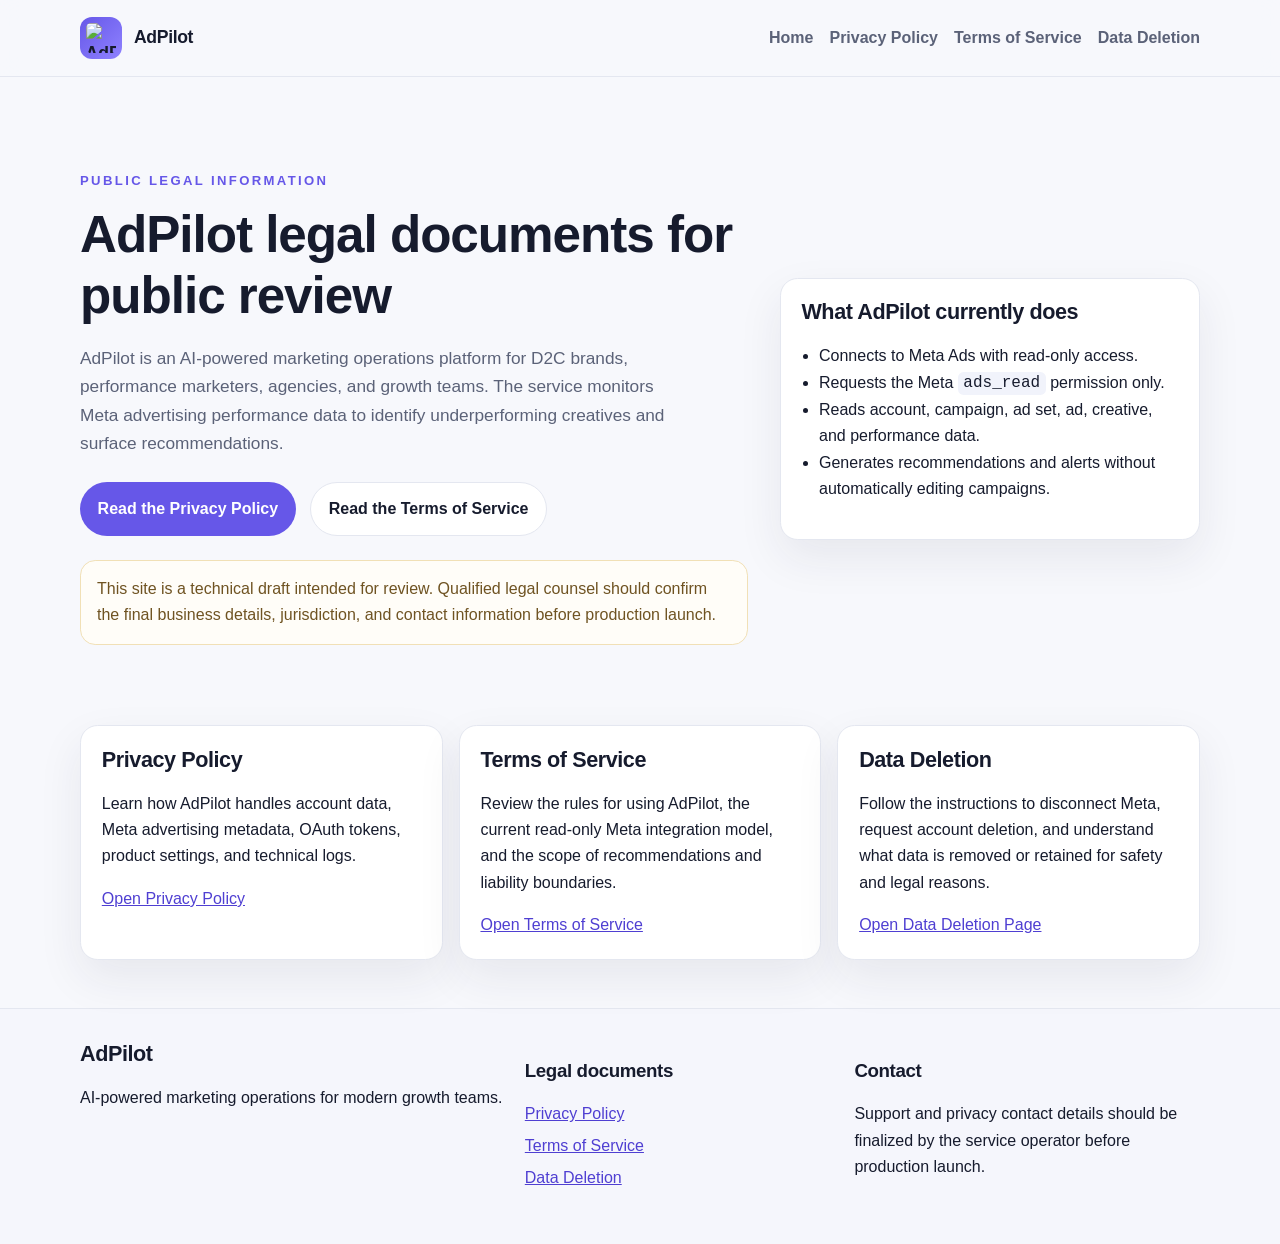
==== index.html @ d66bf047 "Add files via upload" ====
<!DOCTYPE html>
<html lang="en">
  <head>
    <meta charset="UTF-8" />
    <meta name="viewport" content="width=device-width, initial-scale=1.0" />
    <meta
      name="description"
      content="AdPilot legal information, privacy policy, terms of service, and data deletion instructions."
    />
    <meta name="robots" content="index,follow" />
    <link rel="canonical" href="https://adpilot-legal.pages.dev/" />
    <link rel="icon" href="/assets/favicon.svg" type="image/svg+xml" />
    <link rel="stylesheet" href="/styles.css" />
    <title>AdPilot Legal Information</title>
  </head>
  <body>
    <header class="site-header">
      <div class="container nav-shell">
        <a class="brand" href="/" aria-label="AdPilot home">
          <img src="/assets/adpilot-mark.svg" alt="AdPilot mark" class="brand-mark" />
          <span class="brand-name">AdPilot</span>
        </a>
        <button class="nav-toggle" type="button" aria-expanded="false" aria-controls="site-nav">
          <span class="sr-only">Toggle navigation</span>
          <span></span><span></span><span></span>
        </button>
        <nav id="site-nav" class="site-nav" aria-label="Primary navigation">
          <a href="/">Home</a>
          <a href="/privacy/">Privacy Policy</a>
          <a href="/terms/">Terms of Service</a>
          <a href="/data-deletion/">Data Deletion</a>
        </nav>
      </div>
    </header>

    <main>
      <section class="hero">
        <div class="container hero-grid">
          <div>
            <p class="eyebrow">Public legal information</p>
            <h1>AdPilot legal documents for public review</h1>
            <p class="lead">
              AdPilot is an AI-powered marketing operations platform for D2C brands, performance marketers,
              agencies, and growth teams. The service monitors Meta advertising performance data to identify
              underperforming creatives and surface recommendations.
            </p>
            <div class="hero-actions">
              <a class="button primary" href="/privacy/">Read the Privacy Policy</a>
              <a class="button secondary" href="/terms/">Read the Terms of Service</a>
            </div>
            <p class="review-note">
              This site is a technical draft intended for review. Qualified legal counsel should confirm the
              final business details, jurisdiction, and contact information before production launch.
            </p>
          </div>
          <aside class="card spotlight">
            <h2>What AdPilot currently does</h2>
            <ul>
              <li>Connects to Meta Ads with read-only access.</li>
              <li>Requests the Meta <code>ads_read</code> permission only.</li>
              <li>Reads account, campaign, ad set, ad, creative, and performance data.</li>
              <li>Generates recommendations and alerts without automatically editing campaigns.</li>
            </ul>
          </aside>
        </div>
      </section>

      <section class="section">
        <div class="container card-grid">
          <article class="card">
            <h2>Privacy Policy</h2>
            <p>
              Learn how AdPilot handles account data, Meta advertising metadata, OAuth tokens, product settings,
              and technical logs.
            </p>
            <a href="/privacy/">Open Privacy Policy</a>
          </article>
          <article class="card">
            <h2>Terms of Service</h2>
            <p>
              Review the rules for using AdPilot, the current read-only Meta integration model, and the scope
              of recommendations and liability boundaries.
            </p>
            <a href="/terms/">Open Terms of Service</a>
          </article>
          <article class="card">
            <h2>Data Deletion</h2>
            <p>
              Follow the instructions to disconnect Meta, request account deletion, and understand what data is
              removed or retained for safety and legal reasons.
            </p>
            <a href="/data-deletion/">Open Data Deletion Page</a>
          </article>
        </div>
      </section>
    </main>

    <footer class="site-footer">
      <div class="container footer-grid">
        <div>
          <h2>AdPilot</h2>
          <p>AI-powered marketing operations for modern growth teams.</p>
        </div>
        <div>
          <h3>Legal documents</h3>
          <ul>
            <li><a href="/privacy/">Privacy Policy</a></li>
            <li><a href="/terms/">Terms of Service</a></li>
            <li><a href="/data-deletion/">Data Deletion</a></li>
          </ul>
        </div>
        <div>
          <h3>Contact</h3>
          <p>Support and privacy contact details should be finalized by the service operator before production launch.</p>
        </div>
      </div>
    </footer>

    <script src="/scripts.js"></script>
  </body>
</html>
---- styles.css ----
:root {
  color-scheme: light;
  --bg: #f7f8fc;
  --surface: #ffffff;
  --surface-strong: #f1f3fb;
  --text: #161b2d;
  --muted: #5b6278;
  --border: #e4e7f0;
  --primary: #6657e8;
  --primary-dark: #4f3fd2;
  --focus: #2d6df6;
  --shadow: 0 18px 45px rgba(34, 41, 69, 0.08);
}

* { box-sizing: border-box; }
html { scroll-behavior: smooth; }
body {
  margin: 0;
  font-family: Arial, Helvetica, sans-serif;
  background: var(--bg);
  color: var(--text);
  line-height: 1.65;
}
a { color: var(--primary-dark); }
a:hover { color: var(--primary); }
a:focus-visible, button:focus-visible {
  outline: 3px solid var(--focus);
  outline-offset: 3px;
}
img { max-width: 100%; display: block; }
code {
  font-family: Consolas, "Courier New", monospace;
  background: var(--surface-strong);
  padding: 0.15rem 0.35rem;
  border-radius: 0.35rem;
}
.container {
  width: min(1120px, calc(100% - 2rem));
  margin: 0 auto;
}
.narrow { width: min(780px, calc(100% - 2rem)); }
.sr-only {
  position: absolute;
  width: 1px;
  height: 1px;
  padding: 0;
  margin: -1px;
  overflow: hidden;
  clip: rect(0,0,0,0);
  white-space: nowrap;
  border: 0;
}
.site-header {
  position: sticky;
  top: 0;
  z-index: 20;
  backdrop-filter: blur(12px);
  background: rgba(247, 248, 252, 0.9);
  border-bottom: 1px solid var(--border);
}
.nav-shell {
  display: flex;
  align-items: center;
  justify-content: space-between;
  min-height: 76px;
  gap: 1rem;
}
.brand {
  display: inline-flex;
  align-items: center;
  gap: 0.75rem;
  text-decoration: none;
  color: var(--text);
  font-weight: 800;
  font-size: 1.1rem;
}
.brand-mark {
  width: 42px;
  height: 42px;
  border-radius: 12px;
  background: linear-gradient(135deg, var(--primary), #8f82ff);
  padding: 0.35rem;
}
.brand-name { letter-spacing: -0.02em; }
.site-nav {
  display: flex;
  gap: 1rem;
  flex-wrap: wrap;
}
.site-nav a {
  text-decoration: none;
  color: var(--muted);
  font-weight: 600;
}
.site-nav a:hover, .site-nav a:focus-visible { color: var(--primary-dark); }
.nav-toggle {
  display: none;
  border: 1px solid var(--border);
  background: var(--surface);
  border-radius: 999px;
  padding: 0.55rem;
}
.nav-toggle span {
  display: block;
  width: 22px;
  height: 2px;
  background: var(--text);
  margin: 4px 0;
}
.hero {
  padding: 5rem 0 3rem;
}
.hero-grid {
  display: grid;
  grid-template-columns: 1.35fr 0.85fr;
  gap: 2rem;
  align-items: center;
}
.eyebrow {
  display: inline-block;
  text-transform: uppercase;
  letter-spacing: 0.18em;
  font-size: 0.82rem;
  font-weight: 800;
  color: var(--primary);
  margin-bottom: 0.75rem;
}
h1, h2, h3 {
  line-height: 1.2;
  letter-spacing: -0.02em;
}
h1 { font-size: clamp(2rem, 4vw, 3.2rem); margin: 0 0 1rem; }
h2 { font-size: 1.35rem; margin-top: 0; }
.lead { font-size: 1.08rem; color: var(--muted); max-width: 64ch; }
.hero-actions {
  display: flex;
  flex-wrap: wrap;
  gap: 0.9rem;
  margin: 1.5rem 0;
}
.button {
  display: inline-flex;
  align-items: center;
  justify-content: center;
  padding: 0.8rem 1.1rem;
  border-radius: 999px;
  text-decoration: none;
  font-weight: 700;
}
.button.primary {
  background: var(--primary);
  color: #fff;
}
.button.primary:hover { background: var(--primary-dark); color: #fff; }
.button.secondary {
  background: var(--surface);
  color: var(--text);
  border: 1px solid var(--border);
}
.review-note {
  background: #fffdf8;
  border: 1px solid #f1e0b6;
  padding: 0.95rem 1rem;
  border-radius: 0.95rem;
  color: #6f5322;
  margin-top: 1.1rem;
}
.card-grid {
  display: grid;
  grid-template-columns: repeat(3, minmax(0, 1fr));
  gap: 1rem;
  padding: 1rem 0 3rem;
}
.card, .spotlight {
  background: var(--surface);
  border: 1px solid var(--border);
  border-radius: 1.1rem;
  padding: 1.3rem;
  box-shadow: var(--shadow);
}
.spotlight ul { padding-left: 1.1rem; }
.policy-page {
  padding: 3rem 0 3rem;
}
.meta {
  color: var(--muted);
  margin-bottom: 1.6rem;
}
.policy-page h2 {
  margin: 1.85rem 0 0.6rem;
}
.policy-page p, .policy-page ul {
  color: var(--muted);
}
.closing {
  margin-top: 2rem;
  font-weight: 700;
  color: var(--text);
}
.site-footer {
  border-top: 1px solid var(--border);
  padding: 2rem 0 3rem;
  background: #f5f6fc;
}
.footer-grid {
  display: grid;
  grid-template-columns: 1.1fr 0.8fr 0.9fr;
  gap: 1.4rem;
}
.site-footer ul { padding: 0; list-style: none; margin: 0; }
.site-footer li + li { margin-top: 0.35rem; }
@media (max-width: 860px) {
  .hero-grid, .card-grid, .footer-grid {
    grid-template-columns: 1fr;
  }
  .hero { padding-top: 3rem; }
}
@media (max-width: 720px) {
  .nav-toggle { display: inline-block; }
  .site-nav {
    display: none;
    position: absolute;
    top: 76px;
    left: 1rem;
    right: 1rem;
    background: var(--surface);
    border: 1px solid var(--border);
    border-radius: 1rem;
    padding: 1rem;
    box-shadow: var(--shadow);
  }
  .site-nav.open { display: flex; flex-direction: column; }
  .hero-actions { flex-direction: column; align-items: flex-start; }
}
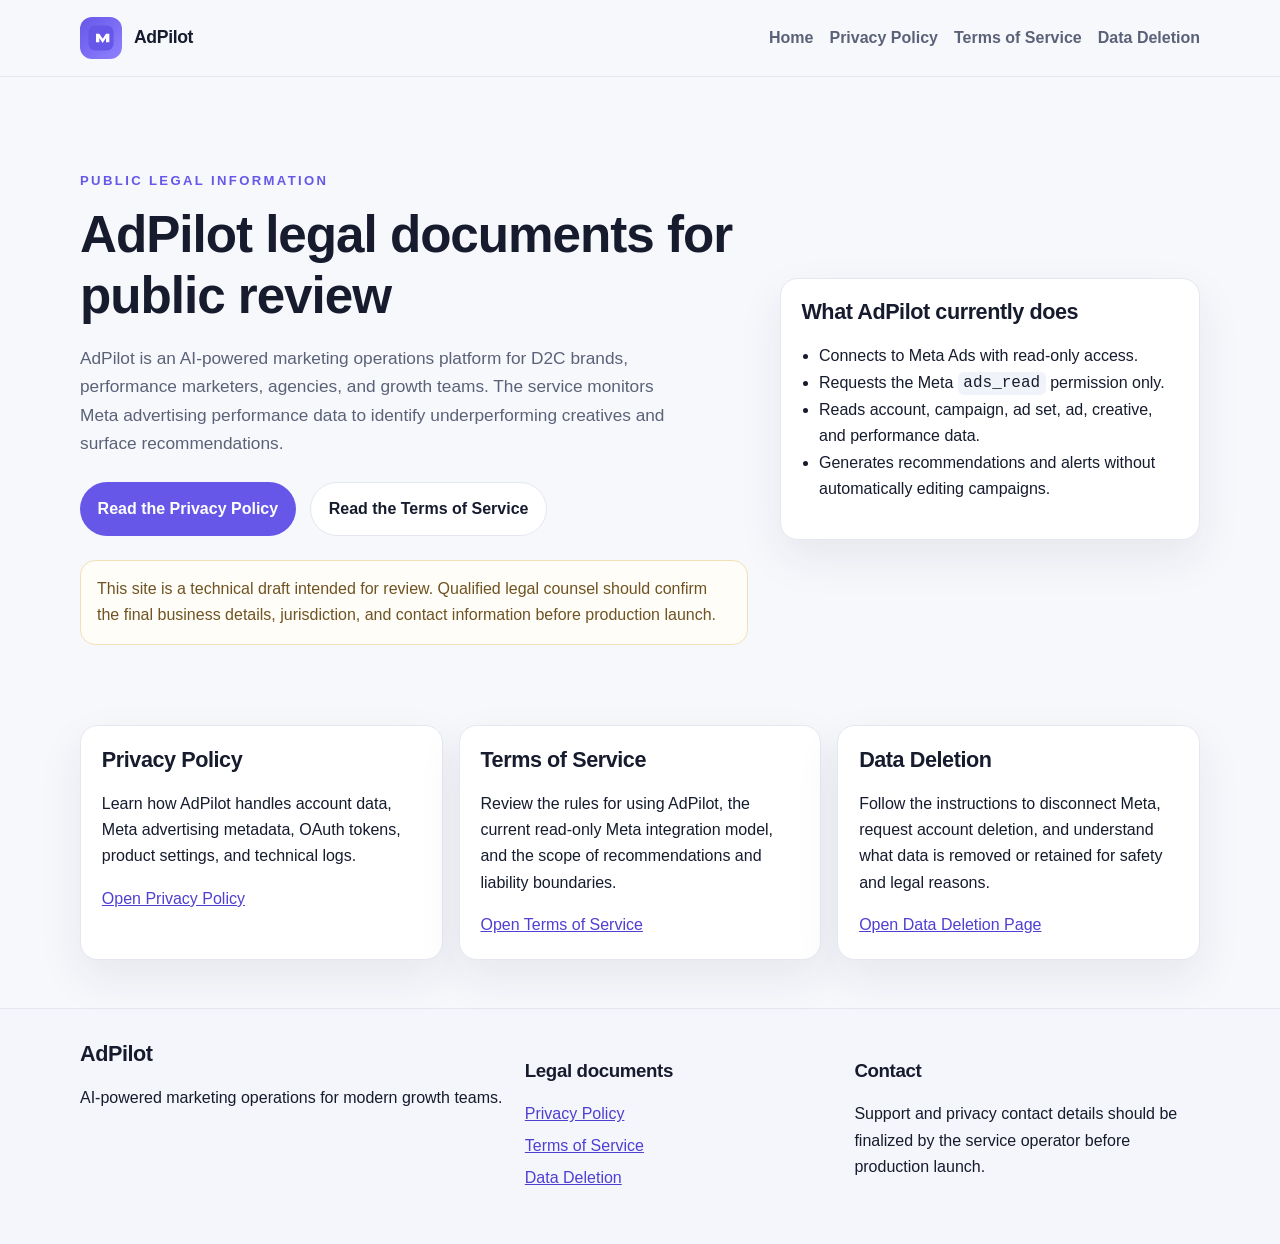
==== commit 38fdcd9a: "Deploy legal site files to repository root for Cloudflare Pages" ====
--- a/index.html
+++ b/index.html
@@ -1,121 +1,122 @@
-<!DOCTYPE html>
-<html lang="en">
-  <head>
-    <meta charset="UTF-8" />
-    <meta name="viewport" content="width=device-width, initial-scale=1.0" />
-    <meta
-      name="description"
-      content="AdPilot legal information, privacy policy, terms of service, and data deletion instructions."
-    />
-    <meta name="robots" content="index,follow" />
-    <link rel="canonical" href="https://adpilot-legal.pages.dev/" />
-    <link rel="icon" href="/assets/favicon.svg" type="image/svg+xml" />
-    <link rel="stylesheet" href="/styles.css" />
-    <title>AdPilot Legal Information</title>
-  </head>
-  <body>
-    <header class="site-header">
-      <div class="container nav-shell">
-        <a class="brand" href="/" aria-label="AdPilot home">
-          <img src="/assets/adpilot-mark.svg" alt="AdPilot mark" class="brand-mark" />
-          <span class="brand-name">AdPilot</span>
-        </a>
-        <button class="nav-toggle" type="button" aria-expanded="false" aria-controls="site-nav">
-          <span class="sr-only">Toggle navigation</span>
-          <span></span><span></span><span></span>
-        </button>
-        <nav id="site-nav" class="site-nav" aria-label="Primary navigation">
-          <a href="/">Home</a>
-          <a href="/privacy/">Privacy Policy</a>
-          <a href="/terms/">Terms of Service</a>
-          <a href="/data-deletion/">Data Deletion</a>
-        </nav>
-      </div>
-    </header>
-
-    <main>
-      <section class="hero">
-        <div class="container hero-grid">
-          <div>
-            <p class="eyebrow">Public legal information</p>
-            <h1>AdPilot legal documents for public review</h1>
-            <p class="lead">
-              AdPilot is an AI-powered marketing operations platform for D2C brands, performance marketers,
-              agencies, and growth teams. The service monitors Meta advertising performance data to identify
-              underperforming creatives and surface recommendations.
-            </p>
-            <div class="hero-actions">
-              <a class="button primary" href="/privacy/">Read the Privacy Policy</a>
-              <a class="button secondary" href="/terms/">Read the Terms of Service</a>
-            </div>
-            <p class="review-note">
-              This site is a technical draft intended for review. Qualified legal counsel should confirm the
-              final business details, jurisdiction, and contact information before production launch.
-            </p>
-          </div>
-          <aside class="card spotlight">
-            <h2>What AdPilot currently does</h2>
-            <ul>
-              <li>Connects to Meta Ads with read-only access.</li>
-              <li>Requests the Meta <code>ads_read</code> permission only.</li>
-              <li>Reads account, campaign, ad set, ad, creative, and performance data.</li>
-              <li>Generates recommendations and alerts without automatically editing campaigns.</li>
-            </ul>
-          </aside>
-        </div>
-      </section>
-
-      <section class="section">
-        <div class="container card-grid">
-          <article class="card">
-            <h2>Privacy Policy</h2>
-            <p>
-              Learn how AdPilot handles account data, Meta advertising metadata, OAuth tokens, product settings,
-              and technical logs.
-            </p>
-            <a href="/privacy/">Open Privacy Policy</a>
-          </article>
-          <article class="card">
-            <h2>Terms of Service</h2>
-            <p>
-              Review the rules for using AdPilot, the current read-only Meta integration model, and the scope
-              of recommendations and liability boundaries.
-            </p>
-            <a href="/terms/">Open Terms of Service</a>
-          </article>
-          <article class="card">
-            <h2>Data Deletion</h2>
-            <p>
-              Follow the instructions to disconnect Meta, request account deletion, and understand what data is
-              removed or retained for safety and legal reasons.
-            </p>
-            <a href="/data-deletion/">Open Data Deletion Page</a>
-          </article>
-        </div>
-      </section>
-    </main>
-
-    <footer class="site-footer">
-      <div class="container footer-grid">
-        <div>
-          <h2>AdPilot</h2>
-          <p>AI-powered marketing operations for modern growth teams.</p>
-        </div>
-        <div>
-          <h3>Legal documents</h3>
-          <ul>
-            <li><a href="/privacy/">Privacy Policy</a></li>
-            <li><a href="/terms/">Terms of Service</a></li>
-            <li><a href="/data-deletion/">Data Deletion</a></li>
-          </ul>
-        </div>
-        <div>
-          <h3>Contact</h3>
-          <p>Support and privacy contact details should be finalized by the service operator before production launch.</p>
-        </div>
-      </div>
-    </footer>
-
-    <script src="/scripts.js"></script>
-  </body>
-</html>
+<!DOCTYPE html>
+<html lang="en">
+
+<head>
+  <meta charset="UTF-8" />
+  <meta name="viewport" content="width=device-width, initial-scale=1.0" />
+  <meta name="description"
+    content="AdPilot legal information, privacy policy, terms of service, and data deletion instructions." />
+  <meta name="robots" content="index,follow" />
+  <link rel="canonical" href="https://adpilot-legal.pages.dev/" />
+  <link rel="icon" href="/assets/favicon.svg" type="image/svg+xml" />
+  <link rel="stylesheet" href="/styles.css" />
+  <title>AdPilot Legal Information</title>
+</head>
+
+<body>
+  <header class="site-header">
+    <div class="container nav-shell">
+      <a class="brand" href="/" aria-label="AdPilot home">
+        <img src="/assets/adpilot-mark.svg" alt="AdPilot mark" class="brand-mark" />
+        <span class="brand-name">AdPilot</span>
+      </a>
+      <button class="nav-toggle" type="button" aria-expanded="false" aria-controls="site-nav">
+        <span class="sr-only">Toggle navigation</span>
+        <span></span><span></span><span></span>
+      </button>
+      <nav id="site-nav" class="site-nav" aria-label="Primary navigation">
+        <a href="/">Home</a>
+        <a href="/privacy/">Privacy Policy</a>
+        <a href="/terms/">Terms of Service</a>
+        <a href="/data-deletion/">Data Deletion</a>
+      </nav>
+    </div>
+  </header>
+
+  <main>
+    <section class="hero">
+      <div class="container hero-grid">
+        <div>
+          <p class="eyebrow">Public legal information</p>
+          <h1>AdPilot legal documents for public review</h1>
+          <p class="lead">
+            AdPilot is an AI-powered marketing operations platform for D2C brands, performance marketers,
+            agencies, and growth teams. The service monitors Meta advertising performance data to identify
+            underperforming creatives and surface recommendations.
+          </p>
+          <div class="hero-actions">
+            <a class="button primary" href="/privacy/">Read the Privacy Policy</a>
+            <a class="button secondary" href="/terms/">Read the Terms of Service</a>
+          </div>
+          <p class="review-note">
+            This site is a technical draft intended for review. Qualified legal counsel should confirm the
+            final business details, jurisdiction, and contact information before production launch.
+          </p>
+        </div>
+        <aside class="card spotlight">
+          <h2>What AdPilot currently does</h2>
+          <ul>
+            <li>Connects to Meta Ads with read-only access.</li>
+            <li>Requests the Meta <code>ads_read</code> permission only.</li>
+            <li>Reads account, campaign, ad set, ad, creative, and performance data.</li>
+            <li>Generates recommendations and alerts without automatically editing campaigns.</li>
+          </ul>
+        </aside>
+      </div>
+    </section>
+
+    <section class="section">
+      <div class="container card-grid">
+        <article class="card">
+          <h2>Privacy Policy</h2>
+          <p>
+            Learn how AdPilot handles account data, Meta advertising metadata, OAuth tokens, product settings,
+            and technical logs.
+          </p>
+          <a href="/privacy/">Open Privacy Policy</a>
+        </article>
+        <article class="card">
+          <h2>Terms of Service</h2>
+          <p>
+            Review the rules for using AdPilot, the current read-only Meta integration model, and the scope
+            of recommendations and liability boundaries.
+          </p>
+          <a href="/terms/">Open Terms of Service</a>
+        </article>
+        <article class="card">
+          <h2>Data Deletion</h2>
+          <p>
+            Follow the instructions to disconnect Meta, request account deletion, and understand what data is
+            removed or retained for safety and legal reasons.
+          </p>
+          <a href="/data-deletion/">Open Data Deletion Page</a>
+        </article>
+      </div>
+    </section>
+  </main>
+
+  <footer class="site-footer">
+    <div class="container footer-grid">
+      <div>
+        <h2>AdPilot</h2>
+        <p>AI-powered marketing operations for modern growth teams.</p>
+      </div>
+      <div>
+        <h3>Legal documents</h3>
+        <ul>
+          <li><a href="/privacy/">Privacy Policy</a></li>
+          <li><a href="/terms/">Terms of Service</a></li>
+          <li><a href="/data-deletion/">Data Deletion</a></li>
+        </ul>
+      </div>
+      <div>
+        <h3>Contact</h3>
+        <p>Support and privacy contact details should be finalized by the service operator before production launch.</p>
+      </div>
+    </div>
+  </footer>
+
+  <script src="/scripts.js"></script>
+</body>
+
+</html>
--- a/styles.css
+++ b/styles.css
@@ -1,234 +1,342 @@
-:root {
-  color-scheme: light;
-  --bg: #f7f8fc;
-  --surface: #ffffff;
-  --surface-strong: #f1f3fb;
-  --text: #161b2d;
-  --muted: #5b6278;
-  --border: #e4e7f0;
-  --primary: #6657e8;
-  --primary-dark: #4f3fd2;
-  --focus: #2d6df6;
-  --shadow: 0 18px 45px rgba(34, 41, 69, 0.08);
-}
-
-* { box-sizing: border-box; }
-html { scroll-behavior: smooth; }
-body {
-  margin: 0;
-  font-family: Arial, Helvetica, sans-serif;
-  background: var(--bg);
-  color: var(--text);
-  line-height: 1.65;
-}
-a { color: var(--primary-dark); }
-a:hover { color: var(--primary); }
-a:focus-visible, button:focus-visible {
-  outline: 3px solid var(--focus);
-  outline-offset: 3px;
-}
-img { max-width: 100%; display: block; }
-code {
-  font-family: Consolas, "Courier New", monospace;
-  background: var(--surface-strong);
-  padding: 0.15rem 0.35rem;
-  border-radius: 0.35rem;
-}
-.container {
-  width: min(1120px, calc(100% - 2rem));
-  margin: 0 auto;
-}
-.narrow { width: min(780px, calc(100% - 2rem)); }
-.sr-only {
-  position: absolute;
-  width: 1px;
-  height: 1px;
-  padding: 0;
-  margin: -1px;
-  overflow: hidden;
-  clip: rect(0,0,0,0);
-  white-space: nowrap;
-  border: 0;
-}
-.site-header {
-  position: sticky;
-  top: 0;
-  z-index: 20;
-  backdrop-filter: blur(12px);
-  background: rgba(247, 248, 252, 0.9);
-  border-bottom: 1px solid var(--border);
-}
-.nav-shell {
-  display: flex;
-  align-items: center;
-  justify-content: space-between;
-  min-height: 76px;
-  gap: 1rem;
-}
-.brand {
-  display: inline-flex;
-  align-items: center;
-  gap: 0.75rem;
-  text-decoration: none;
-  color: var(--text);
-  font-weight: 800;
-  font-size: 1.1rem;
-}
-.brand-mark {
-  width: 42px;
-  height: 42px;
-  border-radius: 12px;
-  background: linear-gradient(135deg, var(--primary), #8f82ff);
-  padding: 0.35rem;
-}
-.brand-name { letter-spacing: -0.02em; }
-.site-nav {
-  display: flex;
-  gap: 1rem;
-  flex-wrap: wrap;
-}
-.site-nav a {
-  text-decoration: none;
-  color: var(--muted);
-  font-weight: 600;
-}
-.site-nav a:hover, .site-nav a:focus-visible { color: var(--primary-dark); }
-.nav-toggle {
-  display: none;
-  border: 1px solid var(--border);
-  background: var(--surface);
-  border-radius: 999px;
-  padding: 0.55rem;
-}
-.nav-toggle span {
-  display: block;
-  width: 22px;
-  height: 2px;
-  background: var(--text);
-  margin: 4px 0;
-}
-.hero {
-  padding: 5rem 0 3rem;
-}
-.hero-grid {
-  display: grid;
-  grid-template-columns: 1.35fr 0.85fr;
-  gap: 2rem;
-  align-items: center;
-}
-.eyebrow {
-  display: inline-block;
-  text-transform: uppercase;
-  letter-spacing: 0.18em;
-  font-size: 0.82rem;
-  font-weight: 800;
-  color: var(--primary);
-  margin-bottom: 0.75rem;
-}
-h1, h2, h3 {
-  line-height: 1.2;
-  letter-spacing: -0.02em;
-}
-h1 { font-size: clamp(2rem, 4vw, 3.2rem); margin: 0 0 1rem; }
-h2 { font-size: 1.35rem; margin-top: 0; }
-.lead { font-size: 1.08rem; color: var(--muted); max-width: 64ch; }
-.hero-actions {
-  display: flex;
-  flex-wrap: wrap;
-  gap: 0.9rem;
-  margin: 1.5rem 0;
-}
-.button {
-  display: inline-flex;
-  align-items: center;
-  justify-content: center;
-  padding: 0.8rem 1.1rem;
-  border-radius: 999px;
-  text-decoration: none;
-  font-weight: 700;
-}
-.button.primary {
-  background: var(--primary);
-  color: #fff;
-}
-.button.primary:hover { background: var(--primary-dark); color: #fff; }
-.button.secondary {
-  background: var(--surface);
-  color: var(--text);
-  border: 1px solid var(--border);
-}
-.review-note {
-  background: #fffdf8;
-  border: 1px solid #f1e0b6;
-  padding: 0.95rem 1rem;
-  border-radius: 0.95rem;
-  color: #6f5322;
-  margin-top: 1.1rem;
-}
-.card-grid {
-  display: grid;
-  grid-template-columns: repeat(3, minmax(0, 1fr));
-  gap: 1rem;
-  padding: 1rem 0 3rem;
-}
-.card, .spotlight {
-  background: var(--surface);
-  border: 1px solid var(--border);
-  border-radius: 1.1rem;
-  padding: 1.3rem;
-  box-shadow: var(--shadow);
-}
-.spotlight ul { padding-left: 1.1rem; }
-.policy-page {
-  padding: 3rem 0 3rem;
-}
-.meta {
-  color: var(--muted);
-  margin-bottom: 1.6rem;
-}
-.policy-page h2 {
-  margin: 1.85rem 0 0.6rem;
-}
-.policy-page p, .policy-page ul {
-  color: var(--muted);
-}
-.closing {
-  margin-top: 2rem;
-  font-weight: 700;
-  color: var(--text);
-}
-.site-footer {
-  border-top: 1px solid var(--border);
-  padding: 2rem 0 3rem;
-  background: #f5f6fc;
-}
-.footer-grid {
-  display: grid;
-  grid-template-columns: 1.1fr 0.8fr 0.9fr;
-  gap: 1.4rem;
-}
-.site-footer ul { padding: 0; list-style: none; margin: 0; }
-.site-footer li + li { margin-top: 0.35rem; }
-@media (max-width: 860px) {
-  .hero-grid, .card-grid, .footer-grid {
-    grid-template-columns: 1fr;
-  }
-  .hero { padding-top: 3rem; }
-}
-@media (max-width: 720px) {
-  .nav-toggle { display: inline-block; }
-  .site-nav {
-    display: none;
-    position: absolute;
-    top: 76px;
-    left: 1rem;
-    right: 1rem;
-    background: var(--surface);
-    border: 1px solid var(--border);
-    border-radius: 1rem;
-    padding: 1rem;
-    box-shadow: var(--shadow);
-  }
-  .site-nav.open { display: flex; flex-direction: column; }
-  .hero-actions { flex-direction: column; align-items: flex-start; }
-}
+:root {
+  color-scheme: light;
+  --bg: #f7f8fc;
+  --surface: #ffffff;
+  --surface-strong: #f1f3fb;
+  --text: #161b2d;
+  --muted: #5b6278;
+  --border: #e4e7f0;
+  --primary: #6657e8;
+  --primary-dark: #4f3fd2;
+  --focus: #2d6df6;
+  --shadow: 0 18px 45px rgba(34, 41, 69, 0.08);
+}
+
+* {
+  box-sizing: border-box;
+}
+
+html {
+  scroll-behavior: smooth;
+}
+
+body {
+  margin: 0;
+  font-family: Arial, Helvetica, sans-serif;
+  background: var(--bg);
+  color: var(--text);
+  line-height: 1.65;
+}
+
+a {
+  color: var(--primary-dark);
+}
+
+a:hover {
+  color: var(--primary);
+}
+
+a:focus-visible,
+button:focus-visible {
+  outline: 3px solid var(--focus);
+  outline-offset: 3px;
+}
+
+img {
+  max-width: 100%;
+  display: block;
+}
+
+code {
+  font-family: Consolas, "Courier New", monospace;
+  background: var(--surface-strong);
+  padding: 0.15rem 0.35rem;
+  border-radius: 0.35rem;
+}
+
+.container {
+  width: min(1120px, calc(100% - 2rem));
+  margin: 0 auto;
+}
+
+.narrow {
+  width: min(780px, calc(100% - 2rem));
+}
+
+.sr-only {
+  position: absolute;
+  width: 1px;
+  height: 1px;
+  padding: 0;
+  margin: -1px;
+  overflow: hidden;
+  clip: rect(0, 0, 0, 0);
+  white-space: nowrap;
+  border: 0;
+}
+
+.site-header {
+  position: sticky;
+  top: 0;
+  z-index: 20;
+  backdrop-filter: blur(12px);
+  background: rgba(247, 248, 252, 0.9);
+  border-bottom: 1px solid var(--border);
+}
+
+.nav-shell {
+  display: flex;
+  align-items: center;
+  justify-content: space-between;
+  min-height: 76px;
+  gap: 1rem;
+}
+
+.brand {
+  display: inline-flex;
+  align-items: center;
+  gap: 0.75rem;
+  text-decoration: none;
+  color: var(--text);
+  font-weight: 800;
+  font-size: 1.1rem;
+}
+
+.brand-mark {
+  width: 42px;
+  height: 42px;
+  border-radius: 12px;
+  background: linear-gradient(135deg, var(--primary), #8f82ff);
+  padding: 0.35rem;
+}
+
+.brand-name {
+  letter-spacing: -0.02em;
+}
+
+.site-nav {
+  display: flex;
+  gap: 1rem;
+  flex-wrap: wrap;
+}
+
+.site-nav a {
+  text-decoration: none;
+  color: var(--muted);
+  font-weight: 600;
+}
+
+.site-nav a:hover,
+.site-nav a:focus-visible {
+  color: var(--primary-dark);
+}
+
+.nav-toggle {
+  display: none;
+  border: 1px solid var(--border);
+  background: var(--surface);
+  border-radius: 999px;
+  padding: 0.55rem;
+}
+
+.nav-toggle span {
+  display: block;
+  width: 22px;
+  height: 2px;
+  background: var(--text);
+  margin: 4px 0;
+}
+
+.hero {
+  padding: 5rem 0 3rem;
+}
+
+.hero-grid {
+  display: grid;
+  grid-template-columns: 1.35fr 0.85fr;
+  gap: 2rem;
+  align-items: center;
+}
+
+.eyebrow {
+  display: inline-block;
+  text-transform: uppercase;
+  letter-spacing: 0.18em;
+  font-size: 0.82rem;
+  font-weight: 800;
+  color: var(--primary);
+  margin-bottom: 0.75rem;
+}
+
+h1,
+h2,
+h3 {
+  line-height: 1.2;
+  letter-spacing: -0.02em;
+}
+
+h1 {
+  font-size: clamp(2rem, 4vw, 3.2rem);
+  margin: 0 0 1rem;
+}
+
+h2 {
+  font-size: 1.35rem;
+  margin-top: 0;
+}
+
+.lead {
+  font-size: 1.08rem;
+  color: var(--muted);
+  max-width: 64ch;
+}
+
+.hero-actions {
+  display: flex;
+  flex-wrap: wrap;
+  gap: 0.9rem;
+  margin: 1.5rem 0;
+}
+
+.button {
+  display: inline-flex;
+  align-items: center;
+  justify-content: center;
+  padding: 0.8rem 1.1rem;
+  border-radius: 999px;
+  text-decoration: none;
+  font-weight: 700;
+}
+
+.button.primary {
+  background: var(--primary);
+  color: #fff;
+}
+
+.button.primary:hover {
+  background: var(--primary-dark);
+  color: #fff;
+}
+
+.button.secondary {
+  background: var(--surface);
+  color: var(--text);
+  border: 1px solid var(--border);
+}
+
+.review-note {
+  background: #fffdf8;
+  border: 1px solid #f1e0b6;
+  padding: 0.95rem 1rem;
+  border-radius: 0.95rem;
+  color: #6f5322;
+  margin-top: 1.1rem;
+}
+
+.card-grid {
+  display: grid;
+  grid-template-columns: repeat(3, minmax(0, 1fr));
+  gap: 1rem;
+  padding: 1rem 0 3rem;
+}
+
+.card,
+.spotlight {
+  background: var(--surface);
+  border: 1px solid var(--border);
+  border-radius: 1.1rem;
+  padding: 1.3rem;
+  box-shadow: var(--shadow);
+}
+
+.spotlight ul {
+  padding-left: 1.1rem;
+}
+
+.policy-page {
+  padding: 3rem 0 3rem;
+}
+
+.meta {
+  color: var(--muted);
+  margin-bottom: 1.6rem;
+}
+
+.policy-page h2 {
+  margin: 1.85rem 0 0.6rem;
+}
+
+.policy-page p,
+.policy-page ul {
+  color: var(--muted);
+}
+
+.closing {
+  margin-top: 2rem;
+  font-weight: 700;
+  color: var(--text);
+}
+
+.site-footer {
+  border-top: 1px solid var(--border);
+  padding: 2rem 0 3rem;
+  background: #f5f6fc;
+}
+
+.footer-grid {
+  display: grid;
+  grid-template-columns: 1.1fr 0.8fr 0.9fr;
+  gap: 1.4rem;
+}
+
+.site-footer ul {
+  padding: 0;
+  list-style: none;
+  margin: 0;
+}
+
+.site-footer li+li {
+  margin-top: 0.35rem;
+}
+
+@media (max-width: 860px) {
+
+  .hero-grid,
+  .card-grid,
+  .footer-grid {
+    grid-template-columns: 1fr;
+  }
+
+  .hero {
+    padding-top: 3rem;
+  }
+}
+
+@media (max-width: 720px) {
+  .nav-toggle {
+    display: inline-block;
+  }
+
+  .site-nav {
+    display: none;
+    position: absolute;
+    top: 76px;
+    left: 1rem;
+    right: 1rem;
+    background: var(--surface);
+    border: 1px solid var(--border);
+    border-radius: 1rem;
+    padding: 1rem;
+    box-shadow: var(--shadow);
+  }
+
+  .site-nav.open {
+    display: flex;
+    flex-direction: column;
+  }
+
+  .hero-actions {
+    flex-direction: column;
+    align-items: flex-start;
+  }
+}
